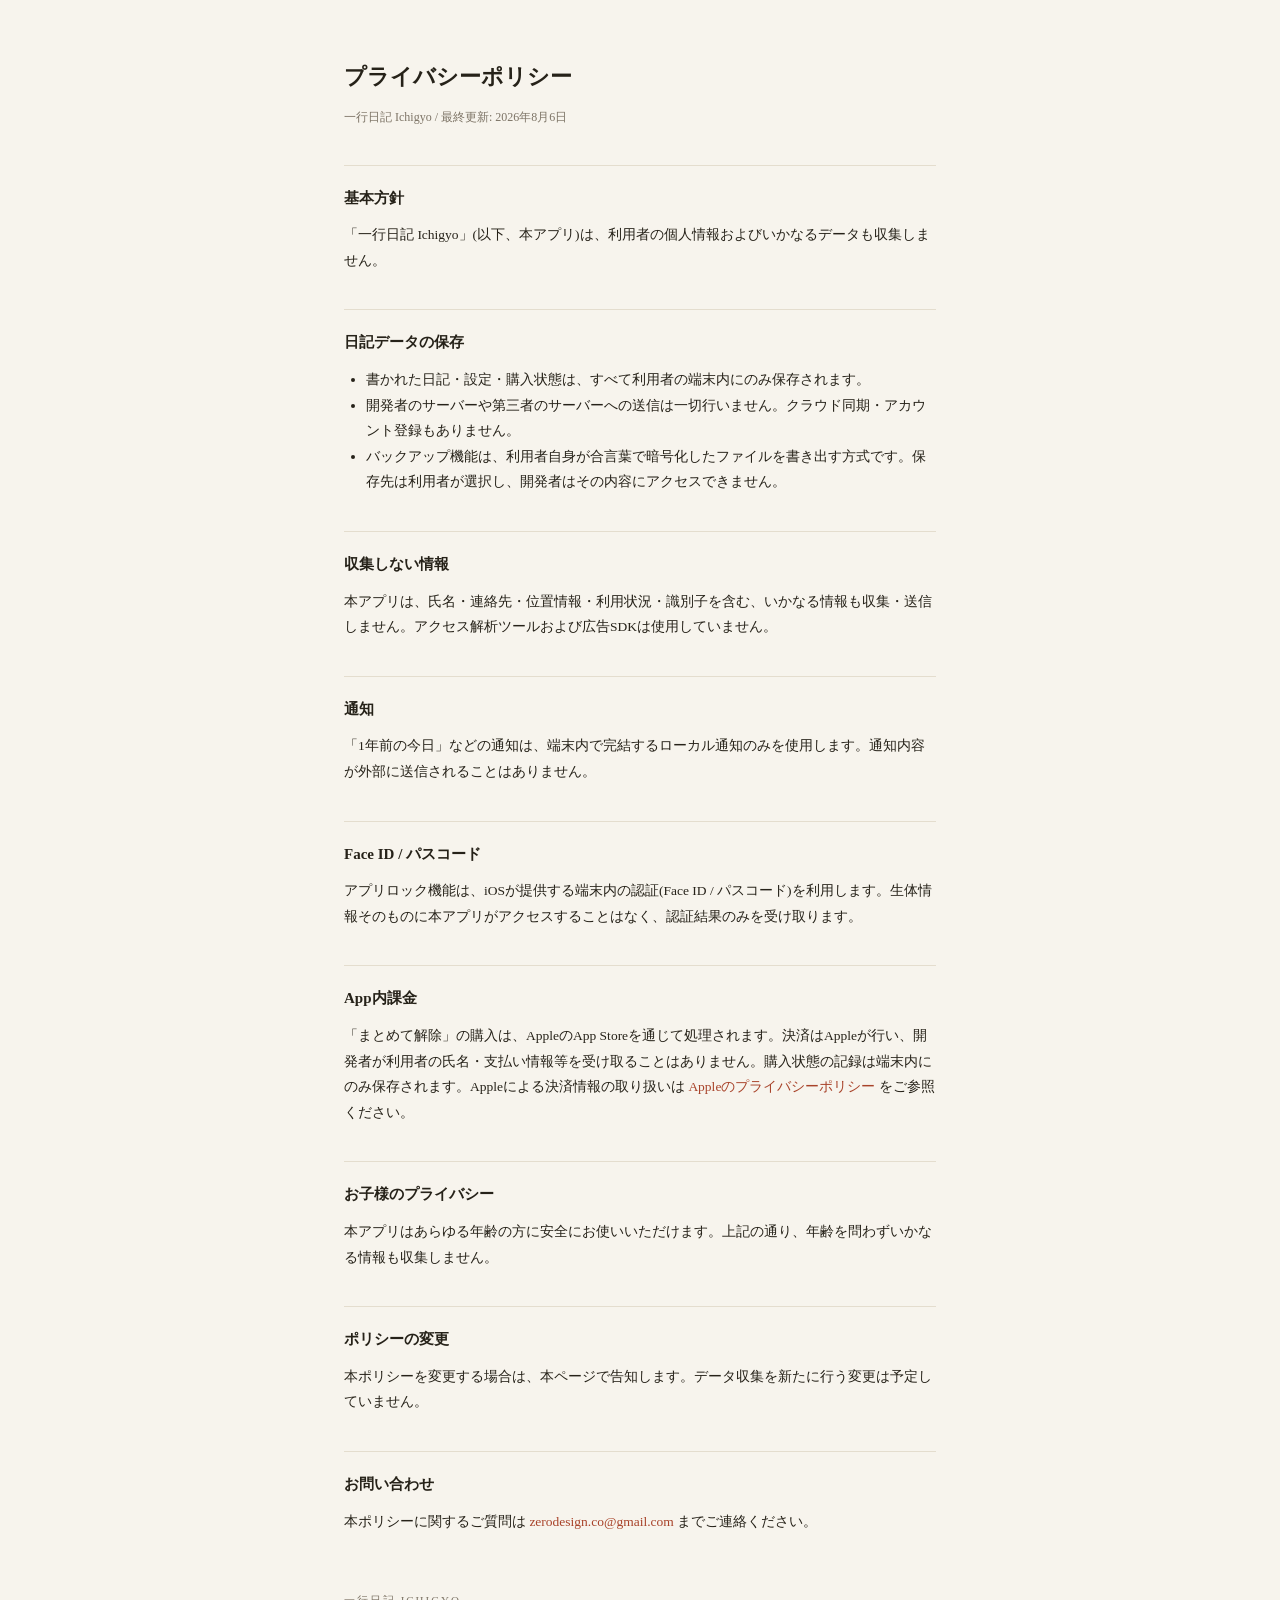
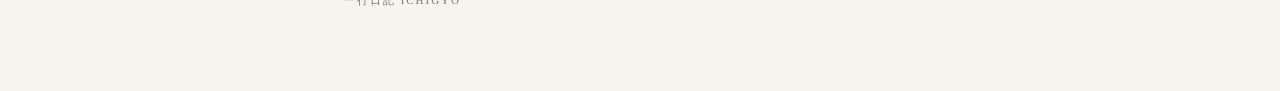
==== privacy.html @ e867509a "一行日記 Ichigyo サポート/プライバシーポリシー Co-Authored-By: Claude Fable 5 <noreply@anthropic.com>" ====
<!DOCTYPE html>
<html lang="ja">
<head>
<meta charset="utf-8">
<meta name="viewport" content="width=device-width, initial-scale=1">
<title>一行日記 Ichigyo — プライバシーポリシー</title>
<style>
  :root { --kami:#F7F4ED; --card:#FFFEFA; --sumi:#262219; --shu:#A8432A; --nibui:#7D7466; --kei:#E4DDCE; }
  * { margin:0; padding:0; box-sizing:border-box; }
  body { background:var(--kami); color:var(--sumi); font-family:"Hiragino Mincho ProN","Yu Mincho",serif; line-height:1.9; }
  .wrap { max-width:640px; margin:0 auto; padding:56px 24px 80px; }
  h1 { font-size:22px; font-weight:600; }
  .date { font-size:12px; color:var(--nibui); margin-top:8px; }
  h2 { font-size:15px; font-weight:600; margin:36px 0 10px; padding-top:18px; border-top:1px solid var(--kei); }
  p, li { font-size:13.5px; }
  ul { padding-left:1.4em; }
  a { color:var(--shu); text-decoration:none; }
  a:hover { text-decoration:underline; }
  .footer { margin-top:56px; font-size:11px; letter-spacing:.18em; color:var(--nibui); }
</style>
</head>
<body>
<div class="wrap">
  <h1>プライバシーポリシー</h1>
  <div class="date">一行日記 Ichigyo / 最終更新: 2026年8月6日</div>

  <h2>基本方針</h2>
  <p>「一行日記 Ichigyo」(以下、本アプリ)は、利用者の個人情報およびいかなるデータも収集しません。</p>

  <h2>日記データの保存</h2>
  <ul>
    <li>書かれた日記・設定・購入状態は、すべて利用者の端末内にのみ保存されます。</li>
    <li>開発者のサーバーや第三者のサーバーへの送信は一切行いません。クラウド同期・アカウント登録もありません。</li>
    <li>バックアップ機能は、利用者自身が合言葉で暗号化したファイルを書き出す方式です。保存先は利用者が選択し、開発者はその内容にアクセスできません。</li>
  </ul>

  <h2>収集しない情報</h2>
  <p>本アプリは、氏名・連絡先・位置情報・利用状況・識別子を含む、いかなる情報も収集・送信しません。アクセス解析ツールおよび広告SDKは使用していません。</p>

  <h2>通知</h2>
  <p>「1年前の今日」などの通知は、端末内で完結するローカル通知のみを使用します。通知内容が外部に送信されることはありません。</p>

  <h2>Face ID / パスコード</h2>
  <p>アプリロック機能は、iOSが提供する端末内の認証(Face ID / パスコード)を利用します。生体情報そのものに本アプリがアクセスすることはなく、認証結果のみを受け取ります。</p>

  <h2>App内課金</h2>
  <p>「まとめて解除」の購入は、AppleのApp Storeを通じて処理されます。決済はAppleが行い、開発者が利用者の氏名・支払い情報等を受け取ることはありません。購入状態の記録は端末内にのみ保存されます。Appleによる決済情報の取り扱いは <a href="https://www.apple.com/legal/privacy/" target="_blank" rel="noopener">Appleのプライバシーポリシー</a> をご参照ください。</p>

  <h2>お子様のプライバシー</h2>
  <p>本アプリはあらゆる年齢の方に安全にお使いいただけます。上記の通り、年齢を問わずいかなる情報も収集しません。</p>

  <h2>ポリシーの変更</h2>
  <p>本ポリシーを変更する場合は、本ページで告知します。データ収集を新たに行う変更は予定していません。</p>

  <h2>お問い合わせ</h2>
  <p>本ポリシーに関するご質問は <a href="mailto:zerodesign.co@gmail.com">zerodesign.co@gmail.com</a> までご連絡ください。</p>

  <div class="footer">一行日記 ICHIGYO</div>
</div>
</body>
</html>
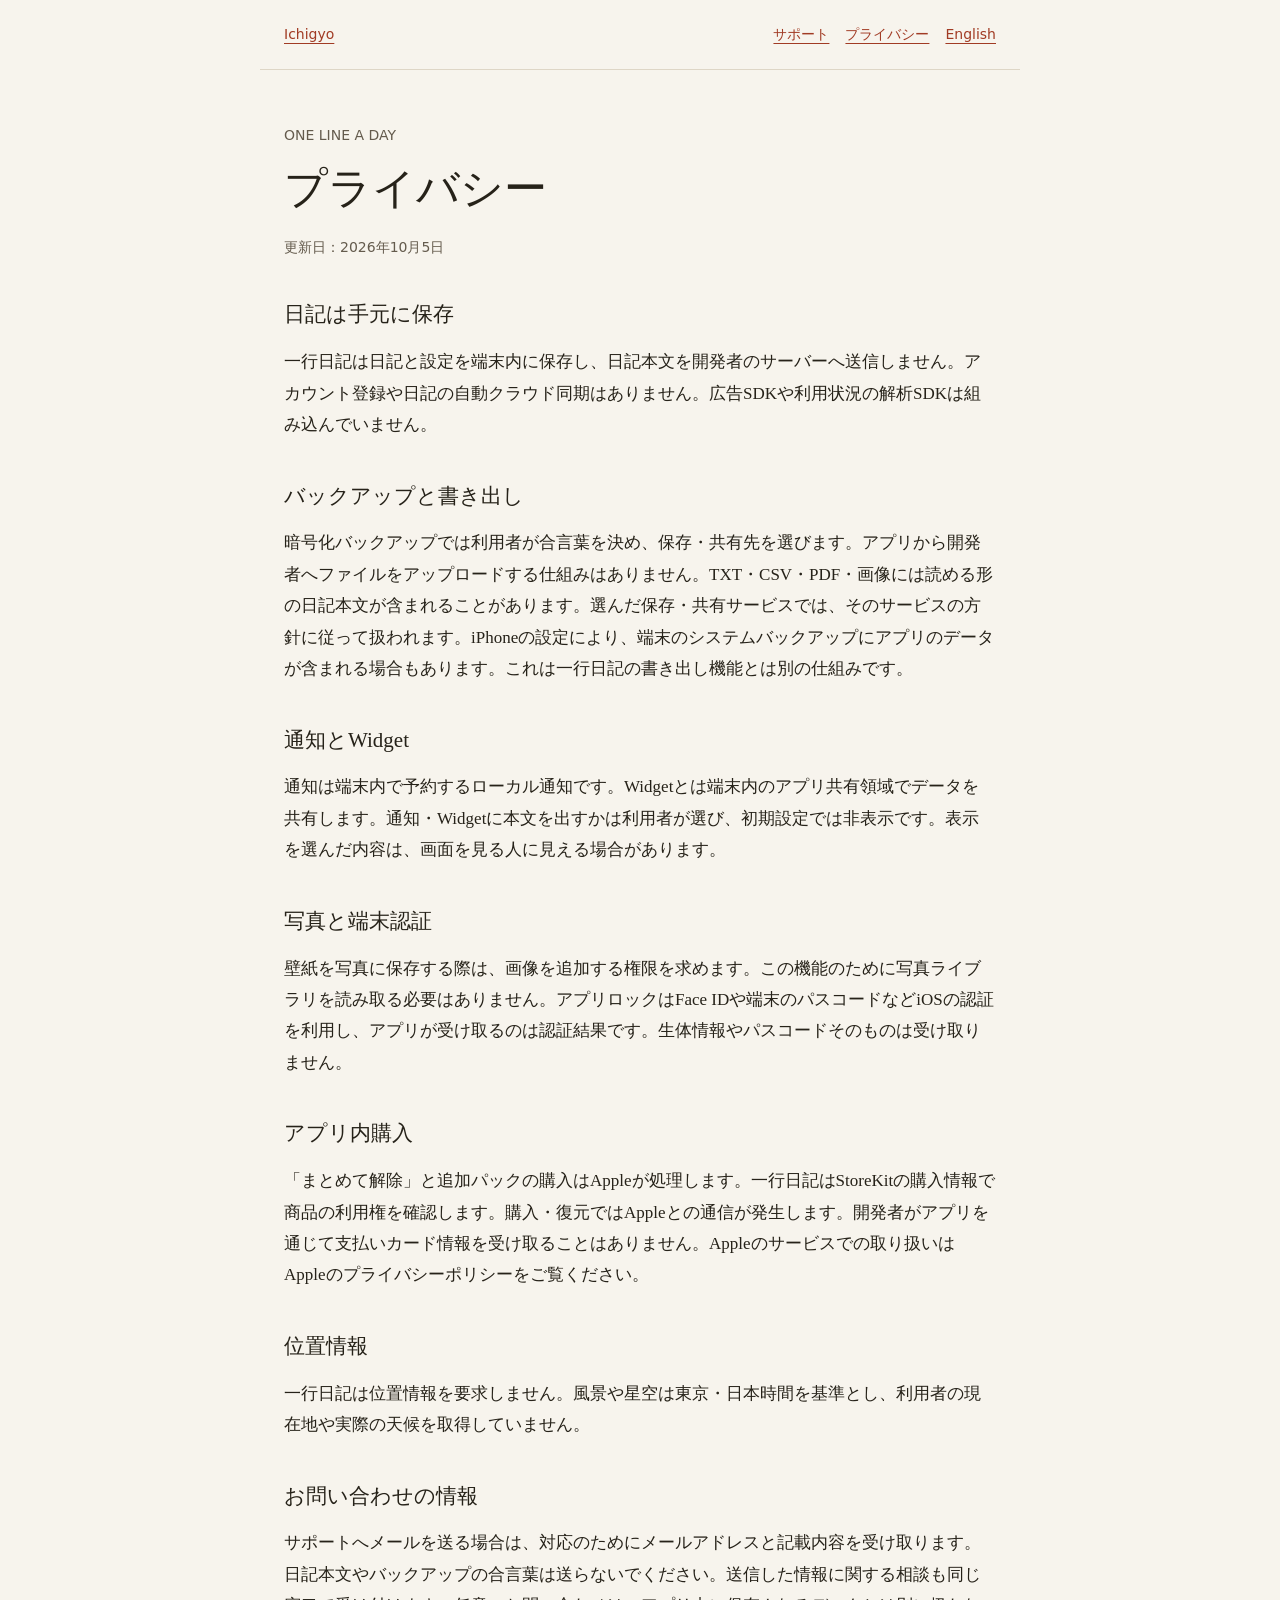
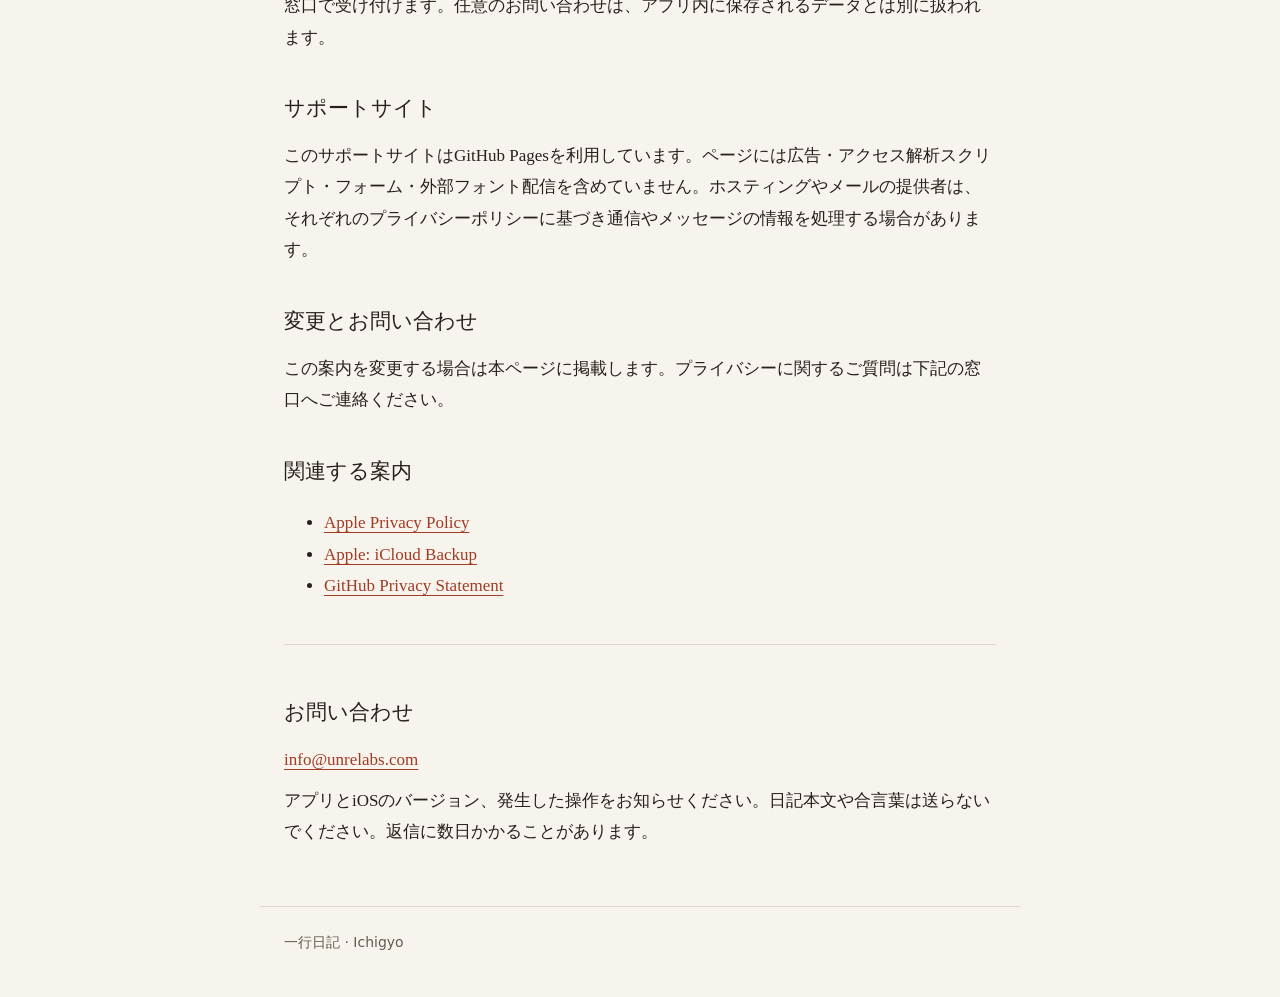
==== commit a5684e60: "Publish Japanese and English support pages with updated contact" ====
--- a/privacy.html
+++ b/privacy.html
@@ -1,61 +1 @@
-<!DOCTYPE html>
-<html lang="ja">
-<head>
-<meta charset="utf-8">
-<meta name="viewport" content="width=device-width, initial-scale=1">
-<title>一行日記 Ichigyo — プライバシーポリシー</title>
-<style>
-  :root { --kami:#F7F4ED; --card:#FFFEFA; --sumi:#262219; --shu:#A8432A; --nibui:#7D7466; --kei:#E4DDCE; }
-  * { margin:0; padding:0; box-sizing:border-box; }
-  body { background:var(--kami); color:var(--sumi); font-family:"Hiragino Mincho ProN","Yu Mincho",serif; line-height:1.9; }
-  .wrap { max-width:640px; margin:0 auto; padding:56px 24px 80px; }
-  h1 { font-size:22px; font-weight:600; }
-  .date { font-size:12px; color:var(--nibui); margin-top:8px; }
-  h2 { font-size:15px; font-weight:600; margin:36px 0 10px; padding-top:18px; border-top:1px solid var(--kei); }
-  p, li { font-size:13.5px; }
-  ul { padding-left:1.4em; }
-  a { color:var(--shu); text-decoration:none; }
-  a:hover { text-decoration:underline; }
-  .footer { margin-top:56px; font-size:11px; letter-spacing:.18em; color:var(--nibui); }
-</style>
-</head>
-<body>
-<div class="wrap">
-  <h1>プライバシーポリシー</h1>
-  <div class="date">一行日記 Ichigyo / 最終更新: 2026年8月6日</div>
-
-  <h2>基本方針</h2>
-  <p>「一行日記 Ichigyo」(以下、本アプリ)は、利用者の個人情報およびいかなるデータも収集しません。</p>
-
-  <h2>日記データの保存</h2>
-  <ul>
-    <li>書かれた日記・設定・購入状態は、すべて利用者の端末内にのみ保存されます。</li>
-    <li>開発者のサーバーや第三者のサーバーへの送信は一切行いません。クラウド同期・アカウント登録もありません。</li>
-    <li>バックアップ機能は、利用者自身が合言葉で暗号化したファイルを書き出す方式です。保存先は利用者が選択し、開発者はその内容にアクセスできません。</li>
-  </ul>
-
-  <h2>収集しない情報</h2>
-  <p>本アプリは、氏名・連絡先・位置情報・利用状況・識別子を含む、いかなる情報も収集・送信しません。アクセス解析ツールおよび広告SDKは使用していません。</p>
-
-  <h2>通知</h2>
-  <p>「1年前の今日」などの通知は、端末内で完結するローカル通知のみを使用します。通知内容が外部に送信されることはありません。</p>
-
-  <h2>Face ID / パスコード</h2>
-  <p>アプリロック機能は、iOSが提供する端末内の認証(Face ID / パスコード)を利用します。生体情報そのものに本アプリがアクセスすることはなく、認証結果のみを受け取ります。</p>
-
-  <h2>App内課金</h2>
-  <p>「まとめて解除」の購入は、AppleのApp Storeを通じて処理されます。決済はAppleが行い、開発者が利用者の氏名・支払い情報等を受け取ることはありません。購入状態の記録は端末内にのみ保存されます。Appleによる決済情報の取り扱いは <a href="https://www.apple.com/legal/privacy/" target="_blank" rel="noopener">Appleのプライバシーポリシー</a> をご参照ください。</p>
-
-  <h2>お子様のプライバシー</h2>
-  <p>本アプリはあらゆる年齢の方に安全にお使いいただけます。上記の通り、年齢を問わずいかなる情報も収集しません。</p>
-
-  <h2>ポリシーの変更</h2>
-  <p>本ポリシーを変更する場合は、本ページで告知します。データ収集を新たに行う変更は予定していません。</p>
-
-  <h2>お問い合わせ</h2>
-  <p>本ポリシーに関するご質問は <a href="mailto:zerodesign.co@gmail.com">zerodesign.co@gmail.com</a> までご連絡ください。</p>
-
-  <div class="footer">一行日記 ICHIGYO</div>
-</div>
-</body>
-</html>
+<!doctype html><html lang="ja"><head><meta charset="utf-8"><meta name="viewport" content="width=device-width,initial-scale=1"><title>Ichigyo — プライバシー</title><meta name="description" content="プライバシー for Ichigyo, a private one-line diary."><link rel="stylesheet" href="style.css"></head><body><a class="skip" href="#content">本文へ</a><header><a href="index.html">Ichigyo</a><nav aria-label="案内"><a href="index.html">サポート</a><a href="privacy.html">プライバシー</a><a href="en/privacy.html" lang="en" hreflang="en">English</a></nav></header><main id="content"><p class="eyebrow">ONE LINE A DAY</p><h1>プライバシー</h1><p class="date">更新日：2026年10月5日</p><section class="section"><h2>日記は手元に保存</h2><p>一行日記は日記と設定を端末内に保存し、日記本文を開発者のサーバーへ送信しません。アカウント登録や日記の自動クラウド同期はありません。広告SDKや利用状況の解析SDKは組み込んでいません。</p></section><section class="section"><h2>バックアップと書き出し</h2><p>暗号化バックアップでは利用者が合言葉を決め、保存・共有先を選びます。アプリから開発者へファイルをアップロードする仕組みはありません。TXT・CSV・PDF・画像には読める形の日記本文が含まれることがあります。選んだ保存・共有サービスでは、そのサービスの方針に従って扱われます。iPhoneの設定により、端末のシステムバックアップにアプリのデータが含まれる場合もあります。これは一行日記の書き出し機能とは別の仕組みです。</p></section><section class="section"><h2>通知とWidget</h2><p>通知は端末内で予約するローカル通知です。Widgetとは端末内のアプリ共有領域でデータを共有します。通知・Widgetに本文を出すかは利用者が選び、初期設定では非表示です。表示を選んだ内容は、画面を見る人に見える場合があります。</p></section><section class="section"><h2>写真と端末認証</h2><p>壁紙を写真に保存する際は、画像を追加する権限を求めます。この機能のために写真ライブラリを読み取る必要はありません。アプリロックはFace IDや端末のパスコードなどiOSの認証を利用し、アプリが受け取るのは認証結果です。生体情報やパスコードそのものは受け取りません。</p></section><section class="section"><h2>アプリ内購入</h2><p>「まとめて解除」と追加パックの購入はAppleが処理します。一行日記はStoreKitの購入情報で商品の利用権を確認します。購入・復元ではAppleとの通信が発生します。開発者がアプリを通じて支払いカード情報を受け取ることはありません。Appleのサービスでの取り扱いはAppleのプライバシーポリシーをご覧ください。</p></section><section class="section"><h2>位置情報</h2><p>一行日記は位置情報を要求しません。風景や星空は東京・日本時間を基準とし、利用者の現在地や実際の天候を取得していません。</p></section><section class="section"><h2>お問い合わせの情報</h2><p>サポートへメールを送る場合は、対応のためにメールアドレスと記載内容を受け取ります。日記本文やバックアップの合言葉は送らないでください。送信した情報に関する相談も同じ窓口で受け付けます。任意のお問い合わせは、アプリ内に保存されるデータとは別に扱われます。</p></section><section class="section"><h2>サポートサイト</h2><p>このサポートサイトはGitHub Pagesを利用しています。ページには広告・アクセス解析スクリプト・フォーム・外部フォント配信を含めていません。ホスティングやメールの提供者は、それぞれのプライバシーポリシーに基づき通信やメッセージの情報を処理する場合があります。</p></section><section class="section"><h2>変更とお問い合わせ</h2><p>この案内を変更する場合は本ページに掲載します。プライバシーに関するご質問は下記の窓口へご連絡ください。</p></section><h2>関連する案内</h2><ul><li><a href="https://www.apple.com/legal/privacy/">Apple Privacy Policy</a></li><li><a href="https://support.apple.com/en-us/108770">Apple: iCloud Backup</a></li><li><a href="https://docs.github.com/en/site-policy/privacy-policies/github-general-privacy-statement">GitHub Privacy Statement</a></li></ul><section class="contact"><h2>お問い合わせ</h2><p><a href="mailto:info@unrelabs.com">info@unrelabs.com</a></p><p>アプリとiOSのバージョン、発生した操作をお知らせください。日記本文や合言葉は送らないでください。返信に数日かかることがあります。</p></section></main><footer>一行日記 · Ichigyo</footer></body></html>
--- a/style.css
+++ b/style.css
@@ -0,0 +1 @@
+*{box-sizing:border-box}body{margin:0;background:#f7f4ed;color:#262219;font:17px/1.85 Georgia,"Hiragino Mincho ProN",serif}main,header,footer{max-width:760px;margin:auto;padding:24px}header{display:flex;justify-content:space-between;align-items:center;gap:16px;font:14px/1.5 system-ui,sans-serif;border-bottom:1px solid #ded6c6}main{padding-top:44px;padding-bottom:48px}h1{font-size:clamp(30px,7vw,43px);font-weight:500;line-height:1.25;margin:14px 0 20px}h2{font-size:21px;font-weight:500;margin:36px 0 12px}p{margin:10px 0}a{color:#a13b24;text-underline-offset:4px;overflow-wrap:anywhere}a:focus-visible{outline:3px solid #a13b24;outline-offset:5px}nav{display:flex;gap:16px;flex-wrap:wrap}.lead{color:#645b4d;font-size:19px}.eyebrow,.date,footer{font:14px/1.7 system-ui,sans-serif;color:#645b4d}.card{background:#fffefa;border:1px solid #e4ddce;border-radius:14px;padding:6px 24px 18px;margin:18px 0}.card h2{margin-top:18px}.contact{border-top:1px solid #ded6c6;margin-top:42px;padding-top:12px}footer{border-top:1px solid #ded6c6;padding-bottom:42px}.skip{position:absolute;left:-9999px}.skip:focus{left:16px;top:12px;background:white;padding:12px}@media(max-width:420px){main,header,footer{padding-left:20px;padding-right:20px}.card{padding-left:18px;padding-right:18px}}
